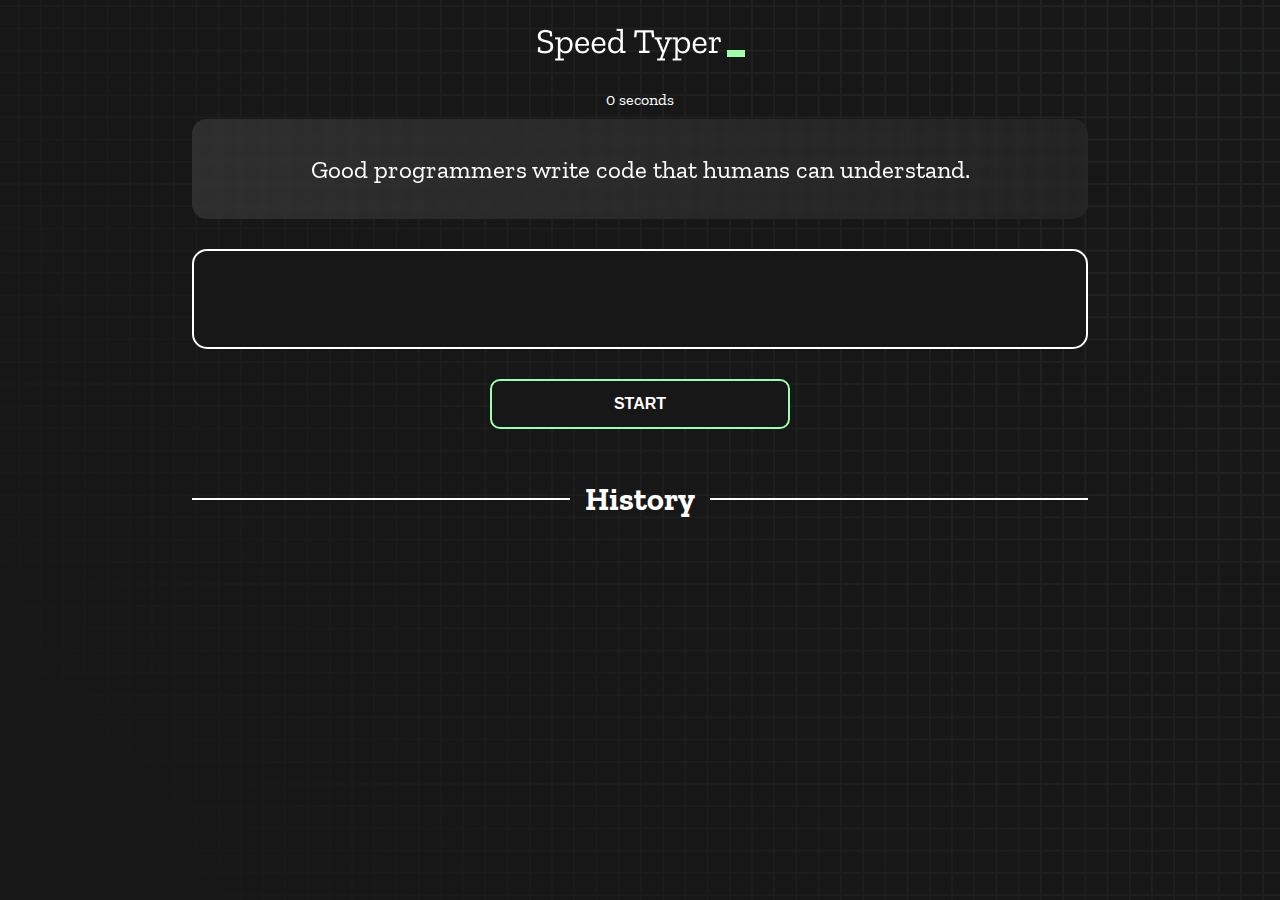
==== index.html @ ba599758 "Initial commit" ====
<!DOCTYPE html>
<html lang="en">
  <head>
    <meta charset="UTF-8" />
    <meta http-equiv="X-UA-Compatible" content="IE=edge" />
    <meta name="viewport" content="width=device-width, initial-scale=1.0" />
    <title>Speed Monster</title>
    <link rel="stylesheet" href="styles.css" />
    <link rel="preconnect" href="https://fonts.googleapis.com" />
    <link rel="preconnect" href="https://fonts.gstatic.com" crossorigin />
    <link
      href="https://fonts.googleapis.com/css2?family=Zilla+Slab:wght@300;400;500&display=swap"
      rel="stylesheet"
    />
  </head>
  <body>
    <h1 class="title"><img src="./logo.png" /></h1>
    <div id="show-time">0 seconds</div>

    <div class="box-container">
      <div id="question"></div>

      <div id="display" class="inactive"></div>

      <div class="buttons">
        <button id="starts">START</button>
      </div>

      <div class="divider-container">
        <div class="line"></div>
        <h1 class="title2">History</h1>
        <div class="line"></div>
      </div>
      <div id="histories"></div>
    </div>

    <div id="countdown"></div>
    <div id="modal-background" class="hidden"></div>
    <div id="result" class="hidden"></div>

    <script src="./history.js"></script>
    <script src="./script.js"></script>
  </body>
</html>
---- styles.css ----
* {
  padding: 0;
  margin: 0;
  box-sizing: border-box;
}

body {
  background-image: url("./bg.png");
  background-size: cover;
  background-position: left top;
  font-family: "Zilla Slab", serif;
}

.box-container {
  width: 70%;
  margin: 0 auto;
}

#question {
  height: 100px;
  display: flex;
  align-items: center;
  justify-content: center;
  color: white;
  font-size: 25px;
  border-radius: 15px;
  background: rgb(255, 255, 255);
  background: linear-gradient(
    92.49deg,
    rgba(255, 255, 255, 0.1) 0.18%,
    rgba(255, 255, 255, 0.05) 99.85%
  );
  backdrop-filter: blur(5px);
  margin-bottom: 30px;
}

#display {
  height: 100px;
  display: flex;
  flex-wrap: wrap;
  align-items: center;
  padding-left: 5rem;
  color: white;
  font-size: 32px;
  background-color: #171717;
  border: 2px solid #9dffad;
  border-radius: 15px;
}

#countdown {
  position: fixed;
  height: 100vh;
  width: 100vw;
  background-color: rgba(0, 0, 0, 0.8);
  top: 0;
  left: 0;
  display: flex;
  align-items: center;
  justify-content: center;
  font-size: 3rem;
  color: white;
  display: none;
}
#result {
  position: fixed;
  top: 10%; 
  left: 10%;
  transform: translate(-50%, -50%);
  height: 250px;
  width: 400px;
  background-color: #171717;
  border-radius: 15px;
  border: 2px solid #9dffad;
  color: white;
  text-align: center;
  padding: 2rem;
}
#show-time{
  text-align: center;
  color: white;
  margin: 10px 0;
}

.green {
  color: #9dffad;
}
.red {
  color: #eb6565;
}
.bold {
  font-weight: 700;
}
.inactive {
  border: 2px solid white !important;
}
.hidden {
  display: none;
}
.title {
  text-align: center;
  color: white;
  margin: 20px 0;
}

.divider-container {
  height: 80px;
  display: flex;
  justify-content: center;
  align-items: center;
  gap: 15px;
  margin: 0 auto;
}

.line {
  height: 2px;
  background: white;
  width: 100%;
}

.title2 {
  color: white;
  display: block;
}

.buttons {
  display: flex;
  justify-content: center;
  margin: 30px 0;
}
button {
  padding: 10px 20px;
  border: none;
  font-size: 16px;
  font-weight: bold;
  width: 300px;
  height: 50px;
  color: white;
  background-color: #171717;
  border-radius: 10px;
  border: 2px solid #9dffad;
  cursor: pointer;
}

#histories {
  display: flex;
  flex-wrap: wrap;
  justify-content: space-around;
}

.card {
  width: 100%;
  height: 100%;
  padding: 50px;
  display: flex;
  justify-content: space-between;
  align-items: center;
  padding: 20px 30px;
  color: white;
  border-radius: 15px;
  background: rgb(255, 255, 255);
  background: linear-gradient(
    92.49deg,
    rgba(255, 255, 255, 0.1) 0.18%,
    rgba(255, 255, 255, 0.05) 99.85%
  );
  backdrop-filter: blur(5px);
  margin-bottom: 30px;
}

#modal-background {
  background: rgb(255, 255, 255);
  background: linear-gradient(
    92.49deg,
    rgba(255, 255, 255, 0.1) 0.18%,
    rgba(255, 255, 255, 0.05) 99.85%
  );
  backdrop-filter: blur(5px);
  height: 100vh;
  width: 100%;
  position: fixed;
  top: 0;
}

@media only screen and (max-width: 700px) {
  .box-container {
    padding: 0 20px;
    width: 100%;
  }
  .card {
    flex-direction: column;
  }
}
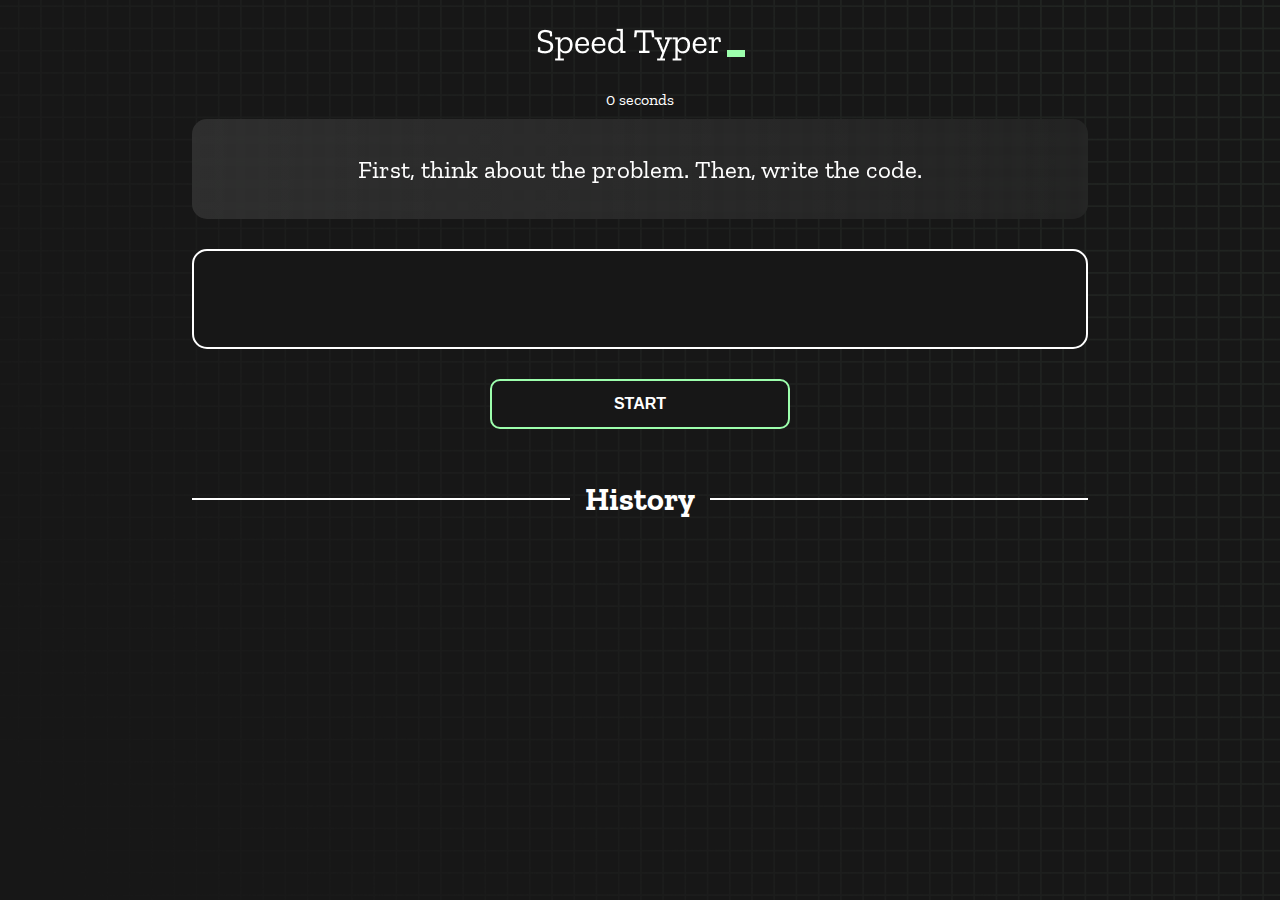
==== commit 295616cf: "checking git" ====
--- a/index.html
+++ b/index.html
@@ -4,7 +4,7 @@
     <meta charset="UTF-8" />
     <meta http-equiv="X-UA-Compatible" content="IE=edge" />
     <meta name="viewport" content="width=device-width, initial-scale=1.0" />
-    <title>Speed Monster</title>
+    <title>Speedy Monster</title>
     <link rel="stylesheet" href="styles.css" />
     <link rel="preconnect" href="https://fonts.googleapis.com" />
     <link rel="preconnect" href="https://fonts.gstatic.com" crossorigin />
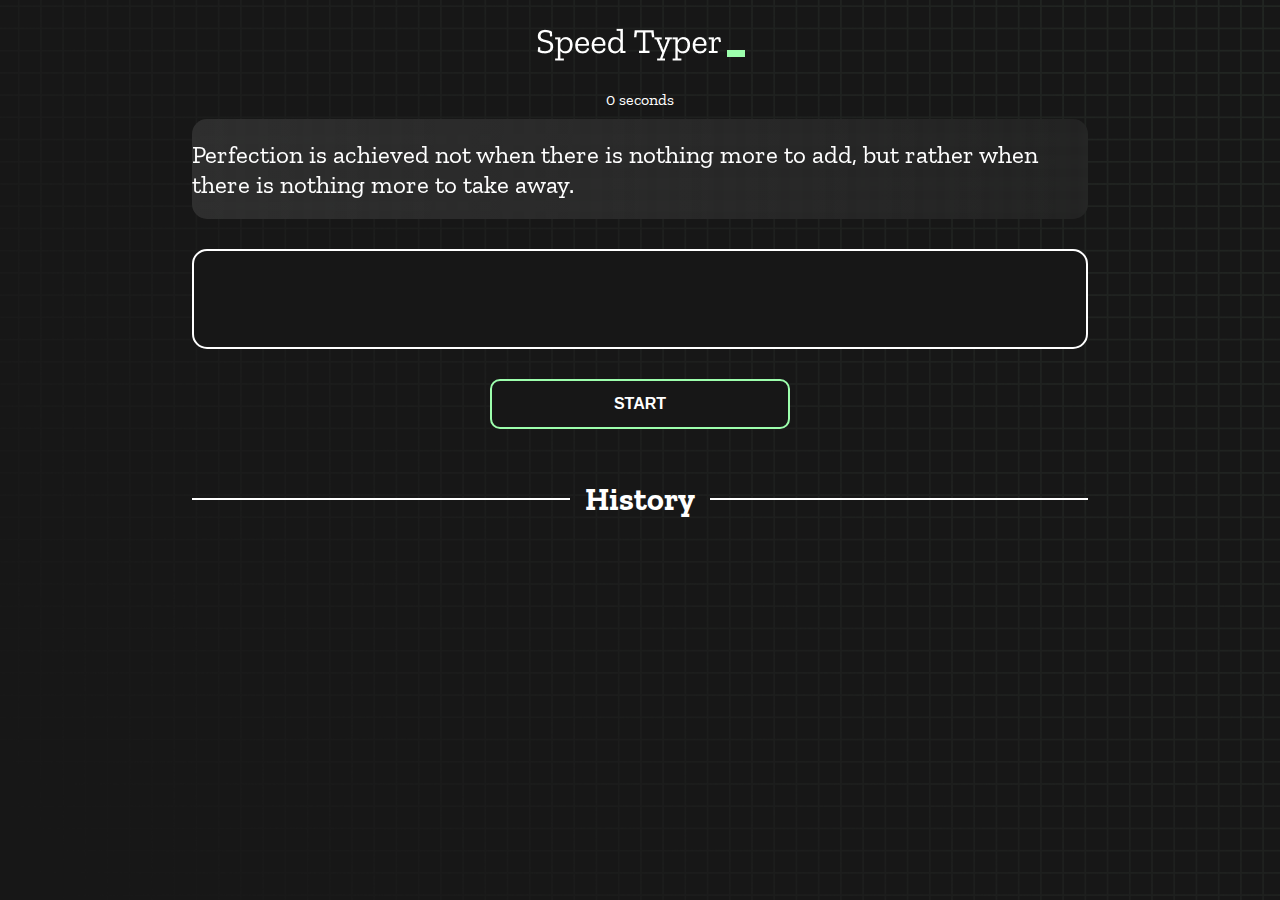
==== commit 19246cde: "add blog" ====
--- a/index.html
+++ b/index.html
@@ -1,44 +1,47 @@
 <!DOCTYPE html>
 <html lang="en">
-  <head>
-    <meta charset="UTF-8" />
-    <meta http-equiv="X-UA-Compatible" content="IE=edge" />
-    <meta name="viewport" content="width=device-width, initial-scale=1.0" />
-    <title>Speedy Monster</title>
-    <link rel="stylesheet" href="styles.css" />
-    <link rel="preconnect" href="https://fonts.googleapis.com" />
-    <link rel="preconnect" href="https://fonts.gstatic.com" crossorigin />
-    <link
-      href="https://fonts.googleapis.com/css2?family=Zilla+Slab:wght@300;400;500&display=swap"
-      rel="stylesheet"
-    />
-  </head>
-  <body>
-    <h1 class="title"><img src="./logo.png" /></h1>
-    <div id="show-time">0 seconds</div>
 
-    <div class="box-container">
-      <div id="question"></div>
+<head>
+  <meta charset="UTF-8" />
+  <meta http-equiv="X-UA-Compatible" content="IE=edge" />
+  <meta name="viewport" content="width=device-width, initial-scale=1.0" />
+  <title>Speed Monster</title>
+  <link rel="stylesheet" href="styles.css" />
+  <link rel="preconnect" href="https://fonts.googleapis.com" />
+  <link rel="preconnect" href="https://fonts.gstatic.com" crossorigin />
+  <link href="https://fonts.googleapis.com/css2?family=Zilla+Slab:wght@300;400;500&display=swap" rel="stylesheet" />
+</head>
 
-      <div id="display" class="inactive"></div>
+<body>
+  <h1 class="title"><img src="./logo.png" /></h1>
+  <div id="show-time">0 seconds</div>
 
-      <div class="buttons">
-        <button id="starts">START</button>
-      </div>
+  <div class="box-container">
+    <div id="question"></div>
 
-      <div class="divider-container">
-        <div class="line"></div>
-        <h1 class="title2">History</h1>
-        <div class="line"></div>
-      </div>
-      <div id="histories"></div>
+    <div id="display" class="inactive"></div>
+
+    <div class="buttons">
+      <button id="starts">START</button>
     </div>
 
-    <div id="countdown"></div>
-    <div id="modal-background" class="hidden"></div>
-    <div id="result" class="hidden"></div>
+    <div class="divider-container">
+      <div class="line"></div>
+      <h1 class="title2">History</h1>
+      <div class="line"></div>
+    </div>
 
-    <script src="./history.js"></script>
-    <script src="./script.js"></script>
-  </body>
-</html>
+    <div id="histories"></div>
+  </div>
+
+  <div id="countdown"></div>
+  <div id="modal-background" class="hidden"></div>
+  <div id="result" class="hidden"></div>
+
+
+  <script src="./history.js"></script>
+  <script src="./script.js"></script>
+
+</body>
+
+</html>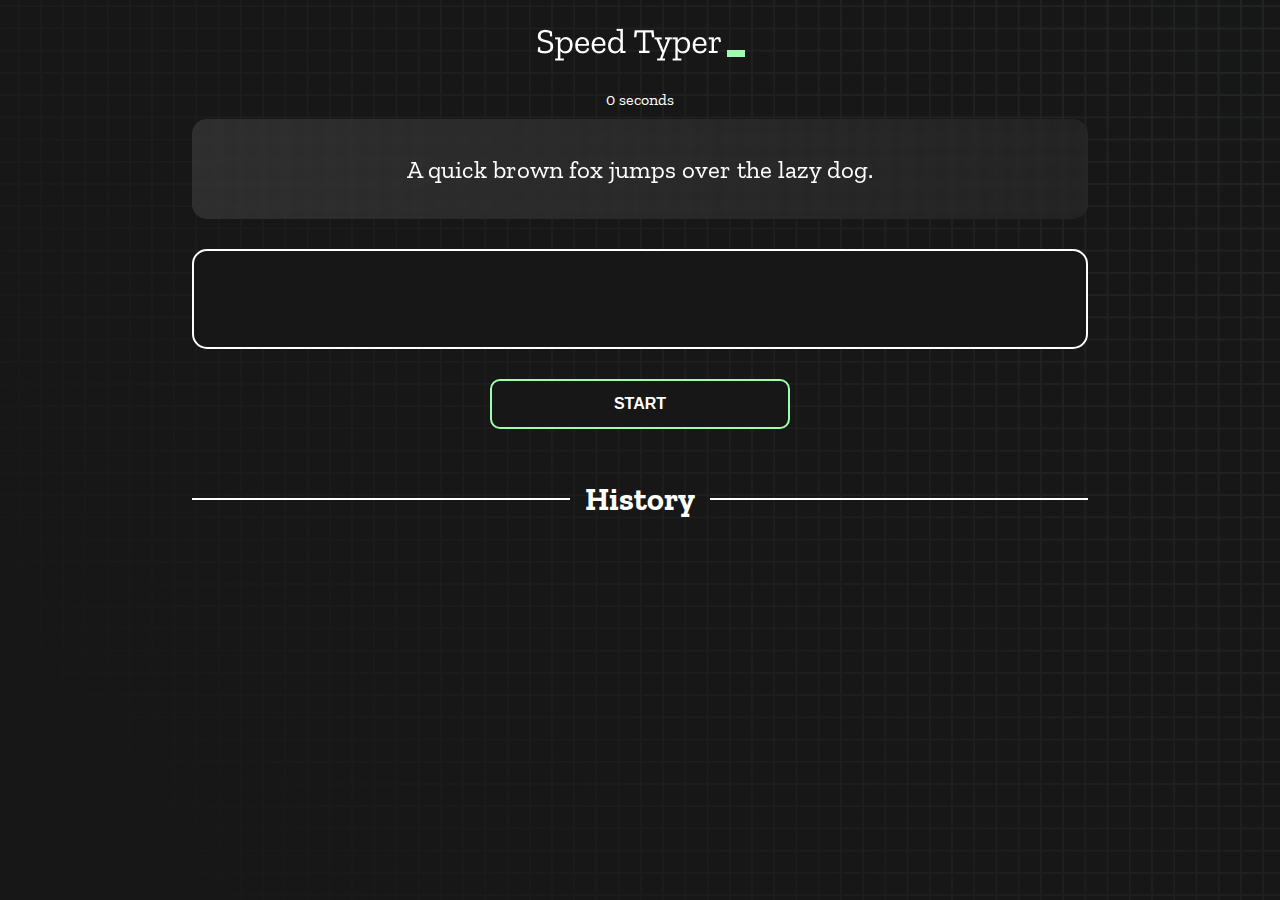
==== commit d9b9fde2: "alhamdulillah fix all error" ====
--- a/index.html
+++ b/index.html
@@ -10,6 +10,7 @@
   <link rel="preconnect" href="https://fonts.googleapis.com" />
   <link rel="preconnect" href="https://fonts.gstatic.com" crossorigin />
   <link href="https://fonts.googleapis.com/css2?family=Zilla+Slab:wght@300;400;500&display=swap" rel="stylesheet" />
+  <link rel="shortcut icon" href="Gg.png" type="image/x-icon">
 </head>
 
 <body>
--- a/styles.css
+++ b/styles.css
@@ -61,10 +61,11 @@
   color: white;
   display: none;
 }
+
 #result {
   position: fixed;
-  top: 10%; 
-  left: 10%;
+  top: 50%;
+  left: 50%;
   transform: translate(-50%, -50%);
   height: 250px;
   width: 400px;
@@ -75,7 +76,8 @@
   text-align: center;
   padding: 2rem;
 }
-#show-time{
+
+#show-time {
   text-align: center;
   color: white;
   margin: 10px 0;
@@ -84,18 +86,23 @@
 .green {
   color: #9dffad;
 }
+
 .red {
   color: #eb6565;
 }
+
 .bold {
   font-weight: 700;
 }
+
 .inactive {
   border: 2px solid white !important;
 }
+
 .hidden {
   display: none;
 }
+
 .title {
   text-align: center;
   color: white;
@@ -127,6 +134,7 @@
   justify-content: center;
   margin: 30px 0;
 }
+
 button {
   padding: 10px 20px;
   border: none;
@@ -142,16 +150,16 @@
 }
 
 #histories {
-  display: flex;
-  flex-wrap: wrap;
-  justify-content: space-around;
+  display: grid;
+  grid-template-columns: repeat(3, 1fr);
+  grid-gap: 15px;
 }
 
 .card {
   width: 100%;
   height: 100%;
   padding: 50px;
-  display: flex;
+  display: block;
   justify-content: space-between;
   align-items: center;
   padding: 20px 30px;
@@ -180,12 +188,22 @@
   position: fixed;
   top: 0;
 }
-
+@media only screen and (max-width: 900px) {
+  #histories {
+    display: flex;
+    flex-wrap: wrap;
+    justify-content: space-around;
+  }
+  .card {
+    display: flex;
+  }
+}
 @media only screen and (max-width: 700px) {
   .box-container {
     padding: 0 20px;
     width: 100%;
   }
+
   .card {
     flex-direction: column;
   }
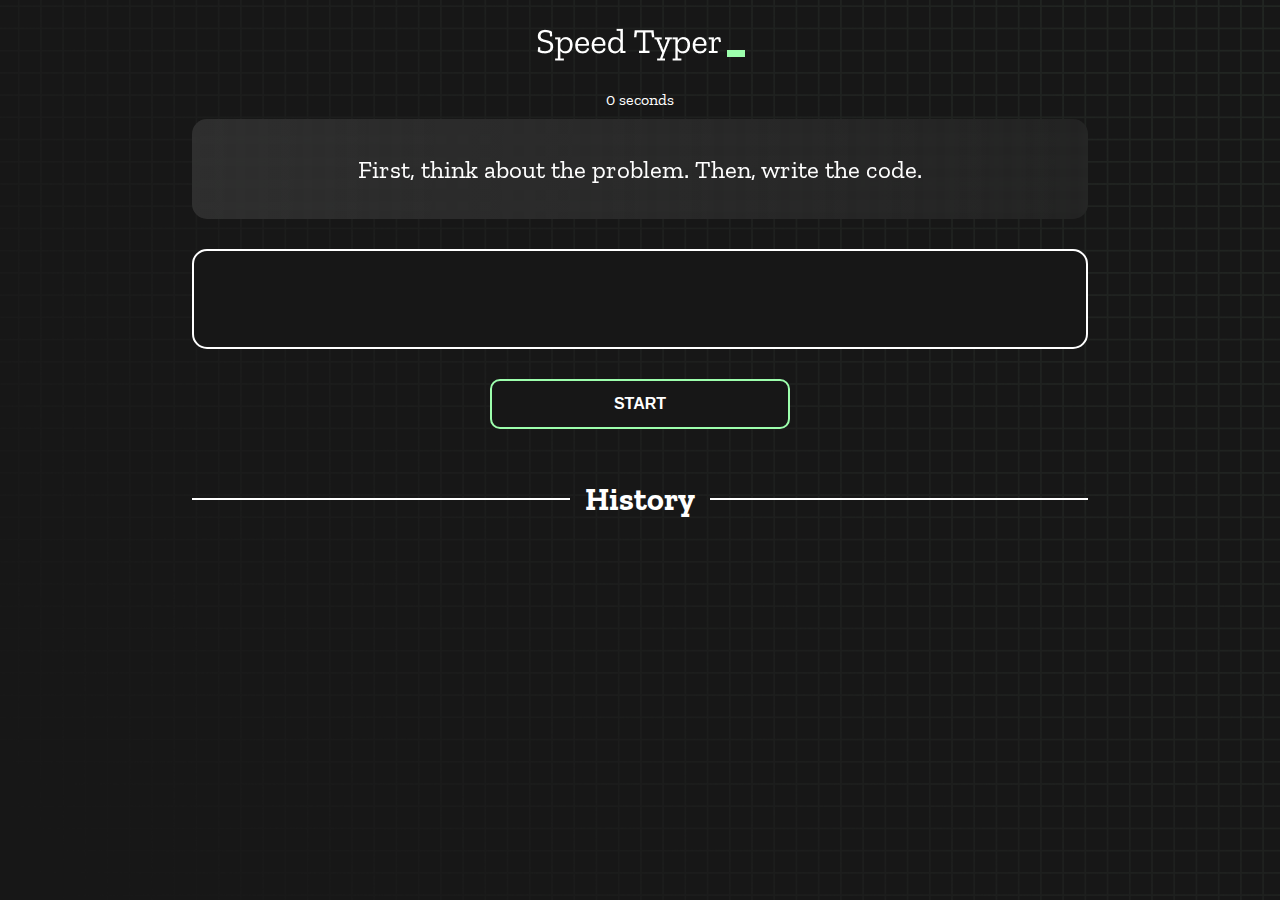
==== commit 76be42e4: "fix error" ====
--- a/index.html
+++ b/index.html
@@ -5,7 +5,7 @@
   <meta charset="UTF-8" />
   <meta http-equiv="X-UA-Compatible" content="IE=edge" />
   <meta name="viewport" content="width=device-width, initial-scale=1.0" />
-  <title>Speed Monster</title>
+  <title>Speedy Monster</title>
   <link rel="stylesheet" href="styles.css" />
   <link rel="preconnect" href="https://fonts.googleapis.com" />
   <link rel="preconnect" href="https://fonts.gstatic.com" crossorigin />
